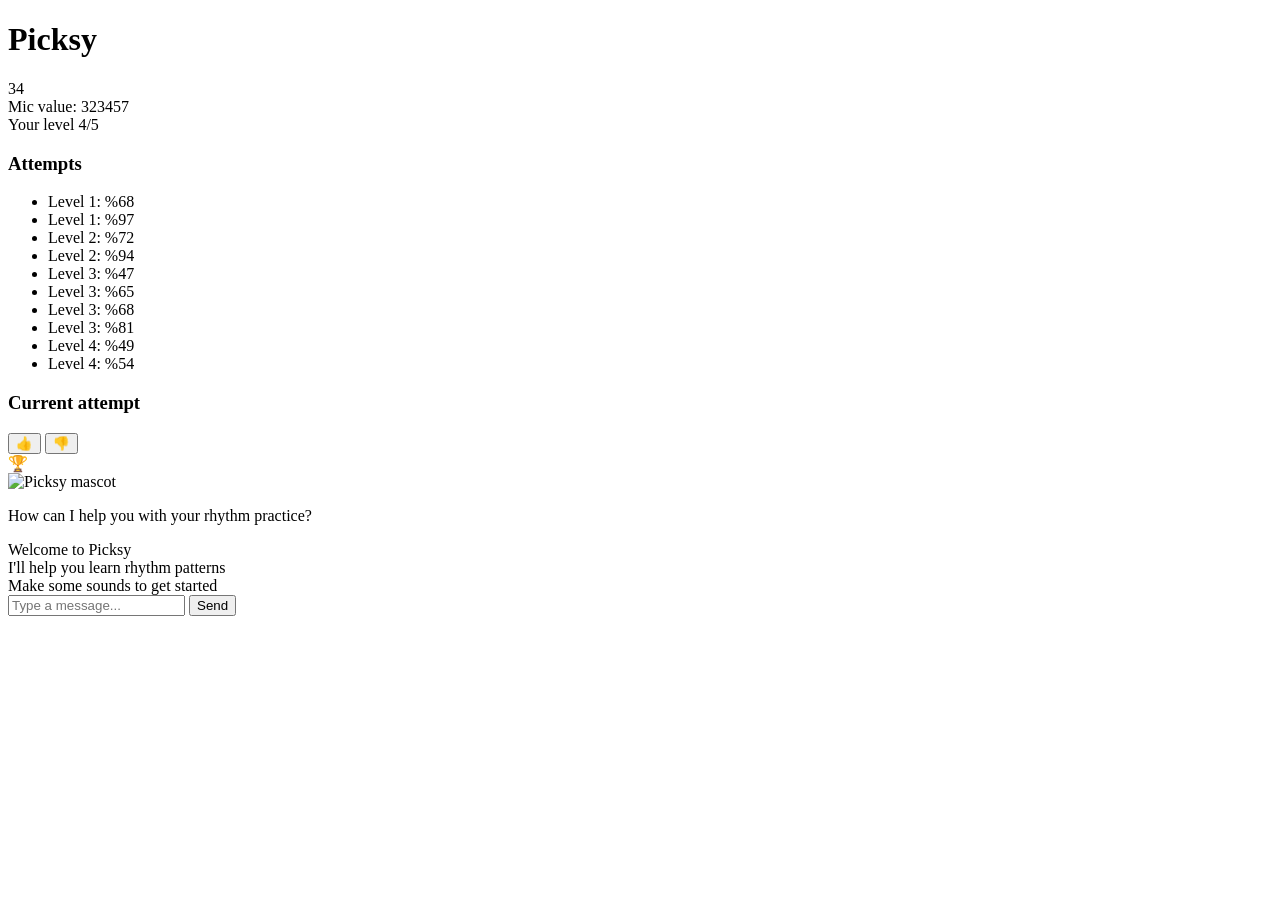
==== web/index.html @ 1cae73ec "Create index.html" ====
<!DOCTYPE html>
<html lang="en">
<head>
    <meta charset="UTF-8">
    <meta name="viewport" content="width=device-width, initial-scale=1.0">
    <title>Picksy</title>
    <link rel="stylesheet" href="css/styles.css">
    <link rel="preconnect" href="https://fonts.googleapis.com">
    <link rel="preconnect" href="https://fonts.gstatic.com" crossorigin>
    <link href="https://fonts.googleapis.com/css2?family=Poppins:wght@300;400;500;600;700&display=swap" rel="stylesheet">
</head>
<body>
    <div class="app-container">
        <!-- Left Panel -->
        <div class="panel left-panel">
            <!-- Header -->
            <div class="header">
                <h1 class="logo">Picksy</h1>
                <div class="counter">34</div>
            </div>
            
            <!-- Waveform -->
            <div class="waveform">
                <div class="grid"></div>
                <div class="mic-info">
                    <span class="label">Mic value:</span>
                    <span class="value">323457</span>
                </div>
            </div>
            
            <!-- Level -->
            <div class="level">
                <span class="level-text">Your level</span>
                <span class="level-value">4/5</span>
            </div>
            
            <!-- Attempt History -->
            <div class="attempts-container">
                <div class="attempts-history">
                    <h3>Attempts</h3>
                    <ul>
                        <li>Level 1: %68</li>
                        <li>Level 1: %97</li>
                        <li>Level 2: %72</li>
                        <li>Level 2: %94</li>
                        <li>Level 3: %47</li>
                        <li>Level 3: %65</li>
                        <li>Level 3: %68</li>
                        <li>Level 3: %81</li>
                        <li>Level 4: %49</li>
                        <li>Level 4: %54</li>
                    </ul>
                </div>
                
                <!-- Current Attempt -->
                <div class="current-attempt">
                    <h3>Current attempt</h3>
                    <div class="rating-buttons">
                        <button class="thumb-up" aria-label="Thumbs up">
                            👍
                        </button>
                        <button class="thumb-down" aria-label="Thumbs down">
                            👎
                        </button>
                    </div>
                    <div class="progress-bar">
                        <div class="progress"></div>
                    </div>
                    <div class="trophy">🏆</div>
                </div>
            </div>
        </div>
        
        <!-- Right Panel -->
        <div class="panel right-panel">
            <!-- Mascot -->
            <div class="mascot-container">
                <img src="picksy.png" alt="Picksy mascot" class="mascot">
                <div class="chat-bubble">
                    <p>How can I help you with your rhythm practice?</p>
                </div>
            </div>
            
            <!-- Input -->
            <div class="chat-input">
                <div class="history" id="chat-history">
                    <div class="message system">Welcome to Picksy</div>
                    <div class="message system">I'll help you learn rhythm patterns</div>
                    <div class="message system">Make some sounds to get started</div>
                </div>
                <div class="input-container">
                    <input type="text" id="user-input" placeholder="Type a message...">
                    <button class="send-button">Send</button>
                </div>
            </div>
        </div>
    </div>

    <script src="js/app.js"></script>
</body>
</html>
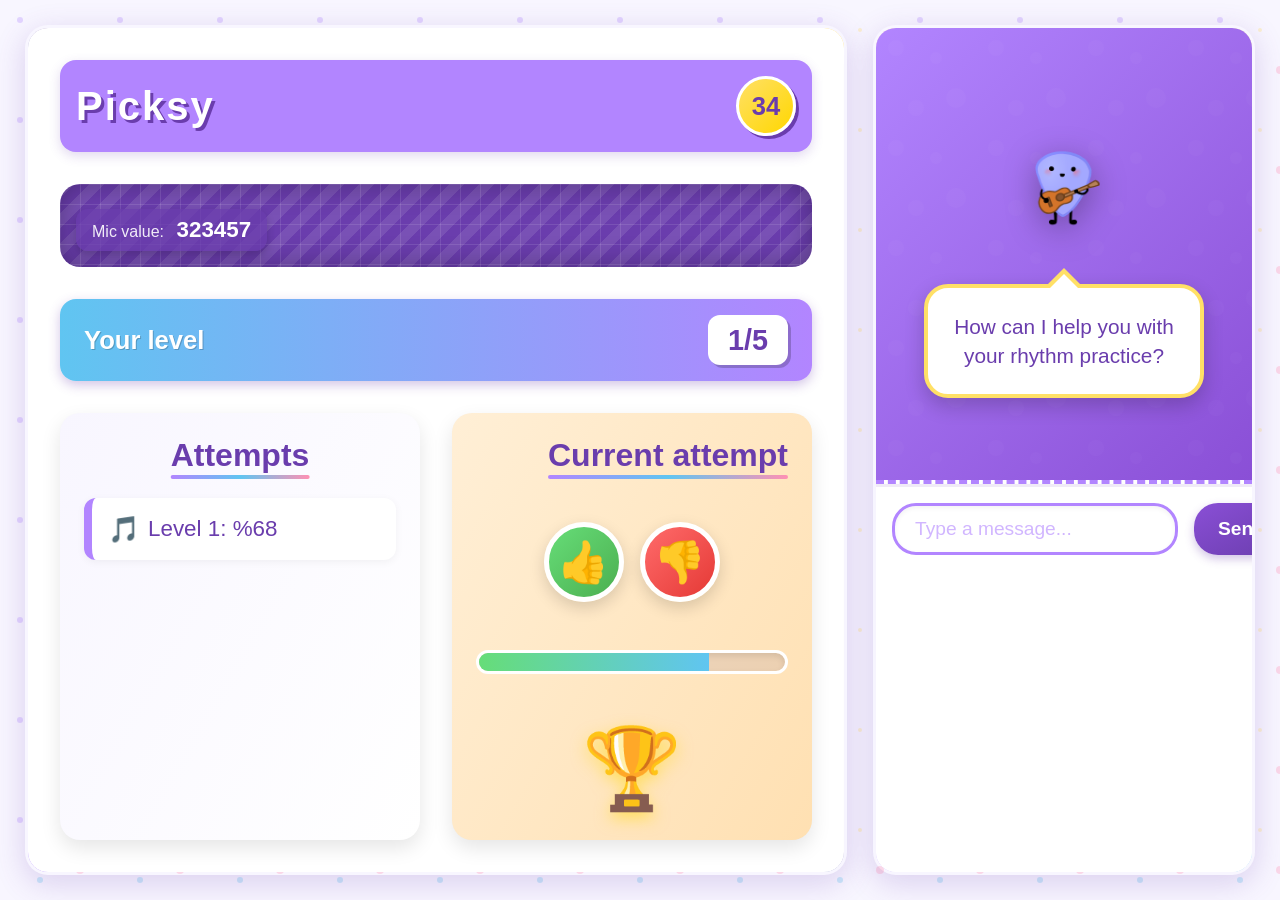
==== commit 4ded84fe: "Update index.html" ====
--- a/web/index.html
+++ b/web/index.html
@@ -31,7 +31,7 @@
             <!-- Level -->
             <div class="level">
                 <span class="level-text">Your level</span>
-                <span class="level-value">4/5</span>
+                <span class="level-value">1/5</span>
             </div>
             
             <!-- Attempt History -->
@@ -40,15 +40,6 @@
                     <h3>Attempts</h3>
                     <ul>
                         <li>Level 1: %68</li>
-                        <li>Level 1: %97</li>
-                        <li>Level 2: %72</li>
-                        <li>Level 2: %94</li>
-                        <li>Level 3: %47</li>
-                        <li>Level 3: %65</li>
-                        <li>Level 3: %68</li>
-                        <li>Level 3: %81</li>
-                        <li>Level 4: %49</li>
-                        <li>Level 4: %54</li>
                     </ul>
                 </div>
                 
@@ -83,11 +74,6 @@
             
             <!-- Input -->
             <div class="chat-input">
-                <div class="history" id="chat-history">
-                    <div class="message system">Welcome to Picksy</div>
-                    <div class="message system">I'll help you learn rhythm patterns</div>
-                    <div class="message system">Make some sounds to get started</div>
-                </div>
                 <div class="input-container">
                     <input type="text" id="user-input" placeholder="Type a message...">
                     <button class="send-button">Send</button>
--- a/web/css/styles.css
+++ b/web/css/styles.css
@@ -0,0 +1,621 @@
+/* Picksy App - Kid-Friendly Purple, White & Beige Theme */
+
+/* Base Styles */
+:root {
+    /* Colors */
+    --purple-dark: #6A3DAD;
+    --purple-main: #8A4FD6;
+    --purple-light: #B285FF;
+    --white: #FFFFFF;
+    --off-white: #F8F6FF;
+    --beige: #FFEFD6;
+    --beige-dark: #FFE0B2;
+    --green: #66DD78;
+    --red: #FF6B6B;
+    --gold: #FFD700;
+    --blue: #60C5F1;
+    --pink: #FF90B3;
+    --yellow: #FFE066;
+    
+    /* Spacing */
+    --space-xs: 4px;
+    --space-sm: 8px;
+    --space-md: 16px;
+    --space-lg: 24px;
+    --space-xl: 32px;
+}
+
+* {
+    margin: 0;
+    padding: 0;
+    box-sizing: border-box;
+    font-family: 'Comic Sans MS', 'Bubblegum Sans', 'Poppins', sans-serif;
+}
+
+html, body {
+    height: 100%;
+    width: 100%;
+    overflow: hidden;
+}
+
+body {
+    background-color: var(--off-white);
+    background-image: url('data:image/svg+xml;utf8,<svg width="100" height="100" viewBox="0 0 100 100" xmlns="http://www.w3.org/2000/svg"><circle cx="20" cy="20" r="3" fill="%23B285FF" opacity="0.3"/><circle cx="60" cy="30" r="2" fill="%23FFE066" opacity="0.3"/><circle cx="80" cy="70" r="4" fill="%23FF90B3" opacity="0.3"/><circle cx="40" cy="80" r="3" fill="%2360C5F1" opacity="0.3"/></svg>');
+    display: flex;
+    justify-content: center;
+    align-items: center;
+}
+
+.app-container {
+    display: flex;
+    width: 100vw;
+    height: 100vh;
+    padding: var(--space-lg);
+    gap: var(--space-lg);
+}
+
+/* Panel Styles */
+.panel {
+    border-radius: 24px;
+    background-color: var(--white);
+    box-shadow: 0 8px 30px rgba(106, 61, 173, 0.2);
+    overflow: hidden;
+    display: flex;
+    flex-direction: column;
+    border: 4px solid transparent;
+    background-clip: padding-box;
+    position: relative;
+}
+
+.panel::before {
+    content: '';
+    position: absolute;
+    top: -4px; left: -4px; right: -4px; bottom: -4px;
+    background: linear-gradient(45deg, var(--purple-light), var(--blue), var(--pink), var(--yellow));
+    border-radius: 28px;
+    z-index: -1;
+    animation: borderRotate 8s linear infinite;
+}
+
+@keyframes borderRotate {
+    0% { background-position: 0% 0%; }
+    100% { background-position: 300% 0%; }
+}
+
+.left-panel {
+    flex: 2;
+    padding: var(--space-xl);
+}
+
+.right-panel {
+    flex: 1;
+    display: flex;
+    flex-direction: column;
+}
+
+/* Header */
+.header {
+    display: flex;
+    justify-content: space-between;
+    align-items: center;
+    margin-bottom: var(--space-xl);
+    background-color: var(--purple-light);
+    padding: var(--space-md);
+    border-radius: 16px;
+    box-shadow: 0 4px 12px rgba(106, 61, 173, 0.2);
+}
+
+.logo {
+    font-size: 2.5rem;
+    font-weight: 700;
+    color: var(--white);
+    text-shadow: 3px 3px 0 var(--purple-dark);
+    letter-spacing: 2px;
+}
+
+.counter {
+    width: 60px;
+    height: 60px;
+    border-radius: 50%;
+    background: linear-gradient(to bottom right, var(--yellow), var(--gold));
+    color: var(--purple-dark);
+    display: flex;
+    align-items: center;
+    justify-content: center;
+    font-size: 1.6rem;
+    font-weight: 800;
+    box-shadow: 3px 3px 0 var(--purple-dark);
+    border: 3px solid var(--white);
+}
+
+/* Waveform */
+.waveform {
+    height: 180px;
+    border-radius: 20px;
+    background-color: var(--purple-dark);
+    background-image: linear-gradient(135deg, rgba(255,255,255,0.1) 25%, transparent 25%, 
+                      transparent 50%, rgba(255,255,255,0.1) 50%, rgba(255,255,255,0.1) 75%, 
+                      transparent 75%, transparent);
+    background-size: 30px 30px;
+    position: relative;
+    margin-bottom: var(--space-xl);
+    overflow: hidden;
+    box-shadow: inset 0 0 30px rgba(0,0,0,0.3);
+    animation: backgroundMove 10s linear infinite;
+}
+
+@keyframes backgroundMove {
+    0% { background-position: 0 0; }
+    100% { background-position: 60px 0; }
+}
+
+.grid {
+    position: absolute;
+    width: 100%;
+    height: 100%;
+    background-image: 
+        linear-gradient(to right, rgba(255, 255, 255, 0.1) 1px, transparent 1px),
+        linear-gradient(to bottom, rgba(255, 255, 255, 0.1) 1px, transparent 1px);
+    background-size: 20px 20px;
+}
+
+.mic-info {
+    position: absolute;
+    bottom: var(--space-md);
+    left: var(--space-md);
+    color: var(--white);
+    background-color: rgba(106, 61, 173, 0.7);
+    padding: var(--space-sm) var(--space-md);
+    border-radius: 12px;
+    box-shadow: 0 4px 8px rgba(0,0,0,0.2);
+}
+
+.label {
+    font-size: 1rem;
+    opacity: 0.9;
+    margin-right: var(--space-sm);
+}
+
+.value {
+    font-size: 1.4rem;
+    font-weight: 600;
+}
+
+/* Level */
+.level {
+    display: flex;
+    justify-content: space-between;
+    align-items: center;
+    margin-bottom: var(--space-xl);
+    padding: var(--space-md) var(--space-lg);
+    border-radius: 16px;
+    background: linear-gradient(to right, var(--blue), var(--purple-light));
+    color: var(--white);
+    box-shadow: 0 4px 12px rgba(106, 61, 173, 0.3);
+}
+
+.level-text {
+    font-size: 1.6rem;
+    font-weight: 600;
+    text-shadow: 1px 1px 0 rgba(0,0,0,0.2);
+}
+
+.level-value {
+    font-size: 1.8rem;
+    font-weight: 800;
+    background-color: var(--white);
+    color: var(--purple-dark);
+    width: 80px;
+    height: 50px;
+    display: flex;
+    align-items: center;
+    justify-content: center;
+    border-radius: 12px;
+    box-shadow: 3px 3px 0 rgba(0,0,0,0.2);
+}
+
+/* Attempts Container */
+.attempts-container {
+    display: flex;
+    gap: var(--space-xl);
+    flex: 1;
+}
+
+.attempts-history, 
+.current-attempt {
+    flex: 1;
+    border-radius: 20px;
+    padding: var(--space-lg);
+    box-shadow: 0 8px 20px rgba(0,0,0,0.1);
+}
+
+.attempts-history {
+    background-color: var(--off-white);
+    background-image: linear-gradient(120deg, var(--off-white) 0%, var(--white) 100%);
+}
+
+.current-attempt {
+    display: flex;
+    flex-direction: column;
+    align-items: center;
+    background-color: var(--beige);
+    background-image: linear-gradient(120deg, var(--beige) 0%, var(--beige-dark) 100%);
+}
+
+.attempts-history h3,
+.current-attempt h3 {
+    text-align: center;
+    font-size: 2rem;
+    font-weight: 700;
+    margin-bottom: var(--space-lg);
+    color: var(--purple-dark);
+    position: relative;
+    display: inline-block;
+    left: 50%;
+    transform: translateX(-50%);
+}
+
+.attempts-history h3::after,
+.current-attempt h3::after {
+    content: '';
+    position: absolute;
+    bottom: -5px;
+    left: 0;
+    width: 100%;
+    height: 4px;
+    background: linear-gradient(to right, var(--purple-light), var(--blue), var(--pink));
+    border-radius: 4px;
+}
+
+.attempts-history ul {
+    list-style: none;
+}
+
+.attempts-history ul li {
+    padding: var(--space-md);
+    margin-bottom: var(--space-sm);
+    font-size: 1.4rem;
+    color: var(--purple-dark);
+    border-radius: 12px;
+    background-color: var(--white);
+    box-shadow: 0 2px 8px rgba(0,0,0,0.05);
+    border-left: 8px solid var(--purple-light);
+    transition: all 0.3s;
+    display: flex;
+    align-items: center;
+}
+
+.attempts-history ul li::before {
+    content: "🎵";
+    margin-right: var(--space-sm);
+    font-size: 1.6rem;
+}
+
+.attempts-history ul li:nth-child(2n)::before {
+    content: "🎺";
+}
+
+.attempts-history ul li:nth-child(3n)::before {
+    content: "🥁";
+}
+
+.attempts-history ul li:nth-child(4n)::before {
+    content: "🎹";
+}
+
+.attempts-history ul li:hover {
+    transform: translateX(10px) scale(1.03);
+    box-shadow: 0 4px 12px rgba(106, 61, 173, 0.2);
+}
+
+/* Current Attempt */
+.rating-buttons {
+    display: flex;
+    gap: var(--space-md);
+    margin: var(--space-lg) 0;
+}
+
+
+
+.thumb-up,
+.thumb-down {
+    width: 80px;
+    height: 80px;
+    border-radius: 50%;
+    border: 5px solid var(--white);
+    cursor: pointer;
+    display: flex;
+    align-items: center;
+    justify-content: center;
+    transition: all 0.3s;
+    font-size: 40px;
+    box-shadow: 0 6px 16px rgba(0,0,0,0.15);
+}
+
+.thumb-up {
+    background: linear-gradient(to bottom right, var(--green), #4CAF50);
+}
+
+.thumb-down {
+    background: linear-gradient(to bottom right, var(--red), #E53935);
+}
+
+.thumb-up:hover,
+.thumb-down:hover {
+    transform: scale(1.2) rotate(10deg);
+}
+
+.thumb-up:active,
+.thumb-down:active {
+    transform: scale(0.95);
+}
+
+.progress-bar {
+    width: 100%;
+    height: 24px;
+    background-color: rgba(74, 38, 106, 0.1);
+    border-radius: 12px;
+    overflow: hidden;
+    margin: var(--space-lg) 0;
+    box-shadow: inset 0 3px 6px rgba(0,0,0,0.1);
+    border: 3px solid var(--white);
+}
+
+.progress {
+    height: 100%;
+    width: 75%;
+    background: linear-gradient(to right, var(--green), var(--blue), var(--purple-light), var(--pink));
+    background-size: 300% 100%;
+    animation: gradientMove 3s ease infinite;
+}
+
+@keyframes gradientMove {
+    0% { background-position: 0% 0%; }
+    50% { background-position: 100% 0%; }
+    100% { background-position: 0% 0%; }
+}
+
+.trophy {
+    font-size: 80px;
+    margin-top: var(--space-lg);
+    animation: bounce 1s infinite alternate;
+    filter: drop-shadow(0 6px 8px rgba(255, 215, 0, 0.5));
+}
+
+@keyframes bounce {
+    from { transform: translateY(0); }
+    to { transform: translateY(-15px); }
+}
+
+/* Mascot Section */
+.mascot-container {
+    flex: 1;
+    display: flex;
+    flex-direction: column;
+    align-items: center;
+    justify-content: center;
+    padding: var(--space-xl);
+    background: linear-gradient(135deg, var(--purple-light), var(--purple-main));
+    position: relative;
+    overflow: hidden;
+}
+
+.mascot-container::before {
+    content: "";
+    position: absolute;
+    top: 0;
+    left: 0;
+    right: 0;
+    bottom: 0;
+    background-image: url('data:image/svg+xml;utf8,<svg width="100" height="100" viewBox="0 0 100 100" xmlns="http://www.w3.org/2000/svg"><circle cx="20" cy="20" r="8" fill="white" opacity="0.1"/><circle cx="60" cy="30" r="6" fill="white" opacity="0.1"/><circle cx="80" cy="70" r="10" fill="white" opacity="0.1"/><circle cx="40" cy="80" r="8" fill="white" opacity="0.1"/></svg>');
+    background-size: 100px 100px;
+    opacity: 0.2;
+}
+
+.mascot {
+    width: 150px;
+    height: 150px;
+    margin-bottom: var(--space-lg);
+    filter: drop-shadow(0 8px 16px rgba(0,0,0,0.3));
+    animation: float 3s ease-in-out infinite;
+}
+
+@keyframes float {
+    0% { transform: translateY(0px) rotate(0deg); }
+    50% { transform: translateY(-10px) rotate(5deg); }
+    100% { transform: translateY(0px) rotate(0deg); }
+}
+
+.chat-bubble {
+    background-color: var(--white);
+    padding: var(--space-lg);
+    border-radius: 24px;
+    position: relative;
+    max-width: 90%;
+    box-shadow: 0 8px 20px rgba(0,0,0,0.2);
+    border: 4px solid var(--yellow);
+}
+
+.chat-bubble::after {
+    content: '';
+    position: absolute;
+    top: -20px;
+    left: 50%;
+    transform: translateX(-50%);
+    border-width: 0 20px 20px 20px;
+    border-style: solid;
+    border-color: var(--yellow) transparent;
+}
+
+.chat-bubble::before {
+    content: '';
+    position: absolute;
+    top: -14px;
+    left: 50%;
+    transform: translateX(-50%);
+    border-width: 0 16px 16px 16px;
+    border-style: solid;
+    border-color: var(--white) transparent;
+    z-index: 1;
+}
+
+.chat-bubble p {
+    text-align: center;
+    font-size: 1.3rem;
+    color: var(--purple-dark);
+    line-height: 1.4;
+}
+
+/* Chat Input */
+.chat-input {
+    flex: 1;
+    display: flex;
+    flex-direction: column;
+    border-top: 4px dashed var(--purple-light);
+    background-color: var(--white);
+}
+
+.history {
+    flex: 1;
+    padding: var(--space-lg);
+    overflow-y: auto;
+    background-color: var(--off-white);
+    background-image: url('data:image/svg+xml;utf8,<svg width="60" height="60" viewBox="0 0 60 60" xmlns="http://www.w3.org/2000/svg"><path d="M30 5L55 50H5L30 5Z" fill="%23B285FF" opacity="0.05"/></svg>');
+    background-size: 60px 60px;
+}
+
+.message {
+    padding: var(--space-md);
+    margin-bottom: var(--space-md);
+    font-size: 1.2rem;
+    border-radius: 16px;
+    max-width: 85%;
+    box-shadow: 0 3px 10px rgba(0,0,0,0.1);
+    animation: fadeIn 0.5s;
+}
+
+@keyframes fadeIn {
+    from { opacity: 0; transform: translateY(10px); }
+    to { opacity: 1; transform: translateY(0); }
+}
+
+.message.system {
+    background-color: var(--beige);
+    color: var(--purple-dark);
+    border-left: 5px solid var(--purple-main);
+}
+
+.input-container {
+    display: flex;
+    padding: var(--space-md);
+    background-color: var(--white);
+    border-top: 3px solid rgba(106, 61, 173, 0.1);
+}
+
+#user-input {
+    flex: 1;
+    border: 3px solid var(--purple-light);
+    border-radius: 24px;
+    padding: 12px 20px;
+    font-size: 1.2rem;
+    outline: none;
+    box-shadow: inset 0 2px 5px rgba(0,0,0,0.05);
+    transition: all 0.3s;
+}
+
+#user-input:focus {
+    border-color: var(--purple-main);
+    box-shadow: 0 0 0 3px rgba(138, 79, 214, 0.3), inset 0 2px 5px rgba(0,0,0,0.05);
+}
+
+#user-input::placeholder {
+    color: var(--purple-light);
+    opacity: 0.6;
+}
+
+.send-button {
+    background: linear-gradient(to bottom right, var(--purple-main), var(--purple-dark));
+    color: var(--white);
+    border: none;
+    border-radius: 24px;
+    padding: 12px 24px;
+    margin-left: var(--space-md);
+    cursor: pointer;
+    font-weight: 600;
+    font-size: 1.2rem;
+    box-shadow: 0 4px 10px rgba(106, 61, 173, 0.3);
+    transition: all 0.3s;
+}
+
+.send-button:hover {
+    transform: translateY(-2px);
+    box-shadow: 0 6px 15px rgba(106, 61, 173, 0.4);
+}
+
+.send-button:active {
+    transform: translateY(1px);
+    box-shadow: 0 2px 5px rgba(106, 61, 173, 0.4);
+}
+
+/* Responsive Styles */
+@media (max-width: 768px) {
+    .app-container {
+        flex-direction: column;
+        height: 100vh;
+        overflow: auto;
+        padding: var(--space-md);
+        gap: var(--space-md);
+    }
+    
+    .attempts-container {
+        flex-direction: column;
+        gap: var(--space-md);
+    }
+    
+    .mascot-container {
+        padding: var(--space-md);
+    }
+    
+    .logo {
+        font-size: 1.8rem;
+    }
+    
+    .counter {
+        width: 48px;
+        height: 48px;
+        font-size: 1.3rem;
+    }
+    
+    .waveform {
+        height: 140px;
+    }
+    
+    .attempts-history h3,
+    .current-attempt h3 {
+        font-size: 1.6rem;
+    }
+    
+    .attempts-history ul li {
+        font-size: 1.2rem;
+    }
+    
+    .thumb-up,
+    .thumb-down {
+        width: 60px;
+        height: 60px;
+        font-size: 30px;
+    }
+    
+    .trophy {
+        font-size: 60px;
+    }
+    
+    .mascot {
+        width: 100px;
+        height: 100px;
+    }
+    
+    .chat-bubble p {
+        font-size: 1.1rem;
+    }
+}
